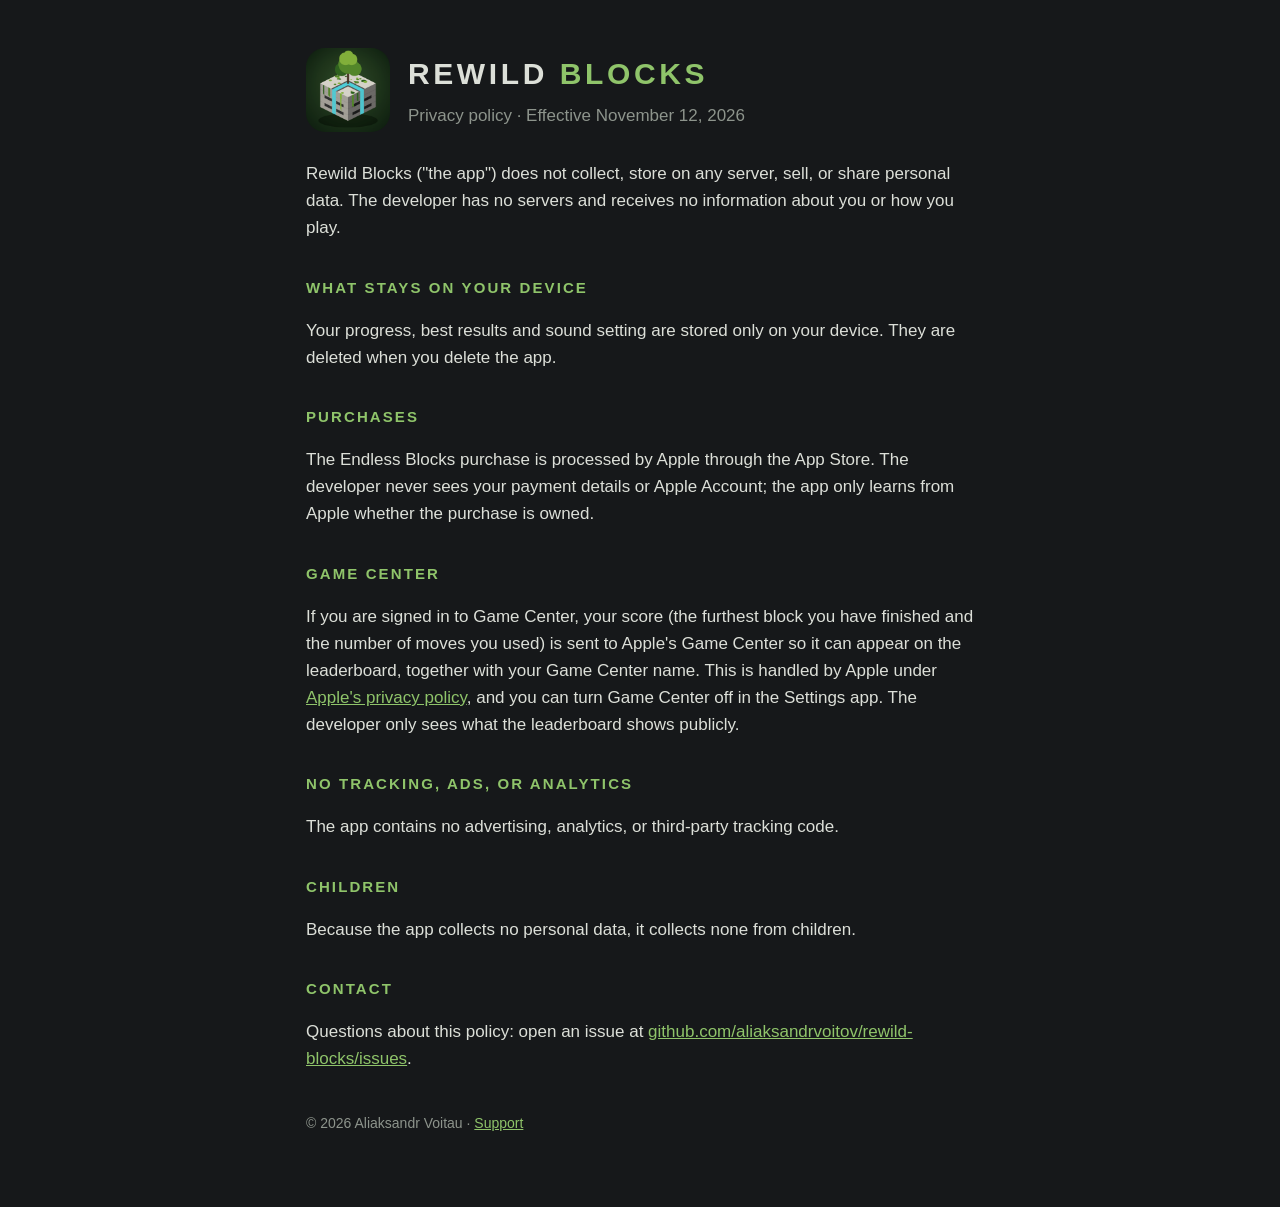
==== privacy.html @ 110fb21b "Support and privacy pages for Rewild Blocks Co-Authored-By: Claude Fable 5.2 <noreply@anthropic.com>" ====
<!doctype html>
<html lang="en"><head><meta charset="utf-8"><meta name="viewport" content="width=device-width, initial-scale=1">
<title>Rewild Blocks — Privacy Policy</title><link rel="stylesheet" href="style.css"></head>
<body><main>
<header><img src="icon.png" alt="Rewild Blocks icon"><div><h1>Rewild <span>Blocks</span></h1><p class="dim">Privacy policy · Effective November 12, 2026</p></div></header>

<p>Rewild Blocks ("the app") does not collect, store on any server, sell, or share personal data. The developer has no servers and receives no information about you or how you play.</p>

<h2>What stays on your device</h2>
<p>Your progress, best results and sound setting are stored only on your device. They are deleted when you delete the app.</p>

<h2>Purchases</h2>
<p>The Endless Blocks purchase is processed by Apple through the App Store. The developer never sees your payment details or Apple Account; the app only learns from Apple whether the purchase is owned.</p>

<h2>Game Center</h2>
<p>If you are signed in to Game Center, your score (the furthest block you have finished and the number of moves you used) is sent to Apple's Game Center so it can appear on the leaderboard, together with your Game Center name. This is handled by Apple under <a href="https://www.apple.com/legal/privacy/">Apple's privacy policy</a>, and you can turn Game Center off in the Settings app. The developer only sees what the leaderboard shows publicly.</p>

<h2>No tracking, ads, or analytics</h2>
<p>The app contains no advertising, analytics, or third-party tracking code.</p>

<h2>Children</h2>
<p>Because the app collects no personal data, it collects none from children.</p>

<h2>Contact</h2>
<p>Questions about this policy: open an issue at <a href="https://github.com/aliaksandrvoitov/rewild-blocks/issues">github.com/aliaksandrvoitov/rewild-blocks/issues</a>.</p>
<footer>© 2026 Aliaksandr Voitau · <a href="index.html">Support</a></footer>
</main></body></html>
---- style.css ----
:root { --bg:#16181a; --panel:#1f2224; --text:#dcdfd8; --dim:#8d948c; --moss:#8fc46a; --line:#34393a; }
* { box-sizing: border-box; }
body { margin:0; background:var(--bg); color:var(--text); font:17px/1.6 -apple-system, BlinkMacSystemFont, "Segoe UI", sans-serif; }
main { max-width: 700px; margin: 0 auto; padding: 48px 16px 72px; }
header { display:flex; gap:18px; align-items:center; margin-bottom: 28px; }
header img { width:84px; height:84px; border-radius:19px; }
h1 { margin:0; font-size: 30px; letter-spacing: .12em; text-transform: uppercase; }
h1 span { color: var(--moss); }
h2 { color: var(--moss); font-size: 15px; letter-spacing: .14em; text-transform: uppercase; margin-top: 34px; }
a { color: var(--moss); }
.dim { color: var(--dim); margin: 4px 0 0; }
section { background: var(--panel); border: 1px solid var(--line); padding: 4px 22px 14px; margin-top: 16px; }
section h2 { margin-top: 18px; }
li { margin: 6px 0; }
footer { color: var(--dim); font-size: 14px; margin-top: 40px; }
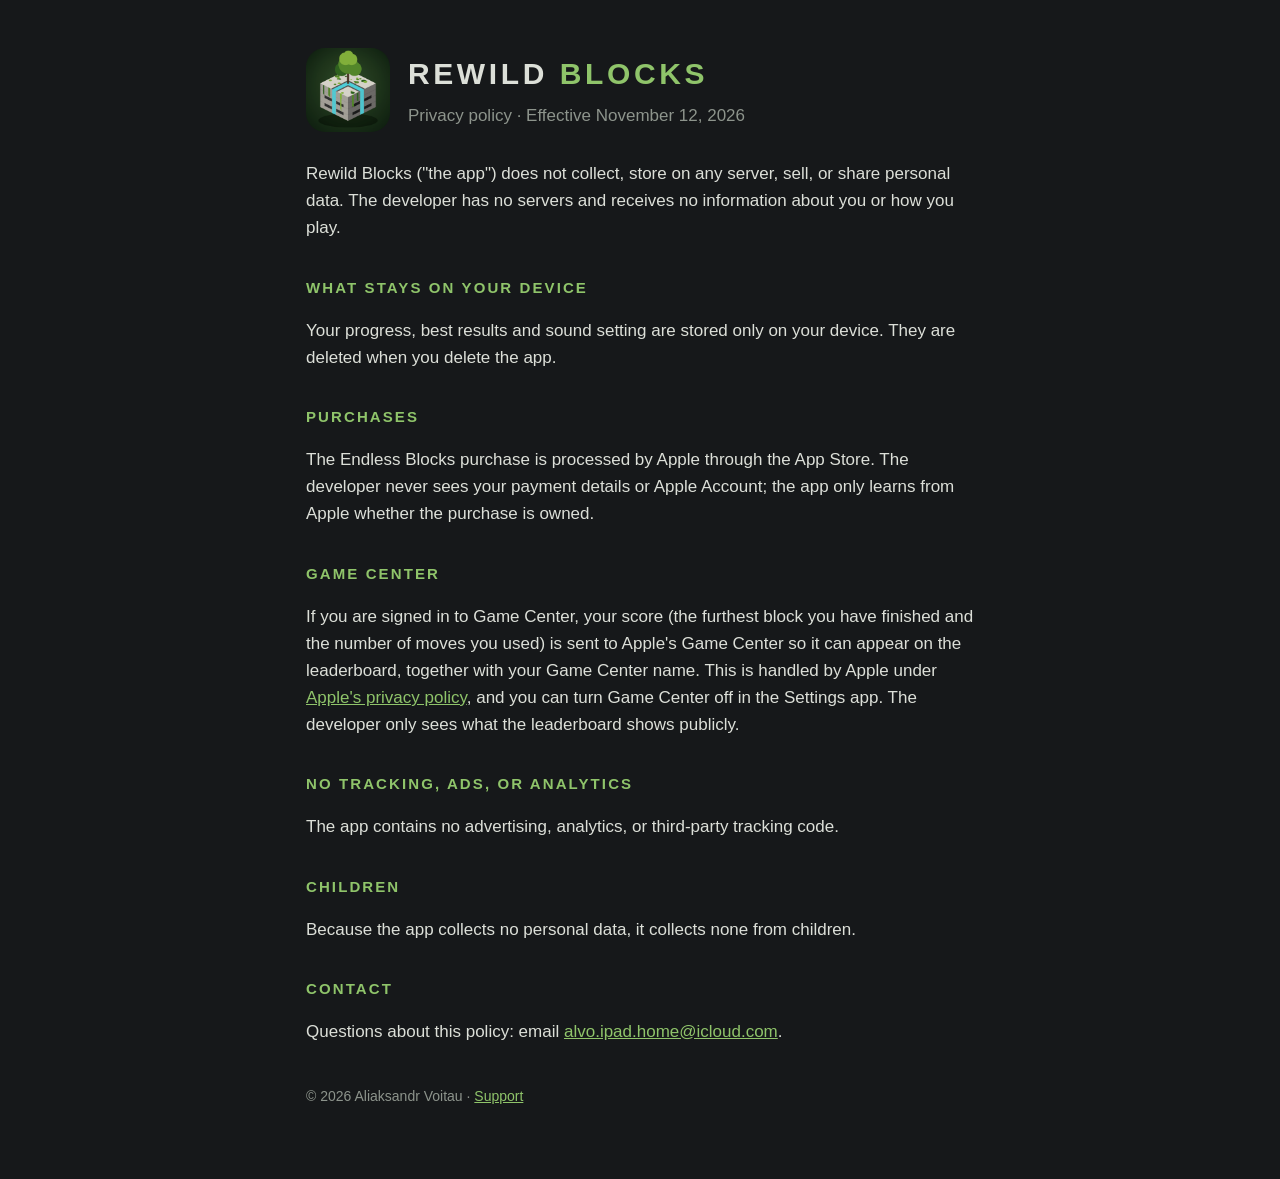
==== commit c355ce5d: "Use email for support contact Co-Authored-By: Claude Fable 5.2 <noreply@anthropic.com>" ====
--- a/privacy.html
+++ b/privacy.html
@@ -22,6 +22,6 @@
 <p>Because the app collects no personal data, it collects none from children.</p>
 
 <h2>Contact</h2>
-<p>Questions about this policy: open an issue at <a href="https://github.com/aliaksandrvoitov/rewild-blocks/issues">github.com/aliaksandrvoitov/rewild-blocks/issues</a>.</p>
+<p>Questions about this policy: email <a href="mailto:alvo.ipad.home@icloud.com">alvo.ipad.home@icloud.com</a>.</p>
 <footer>© 2026 Aliaksandr Voitau · <a href="index.html">Support</a></footer>
 </main></body></html>
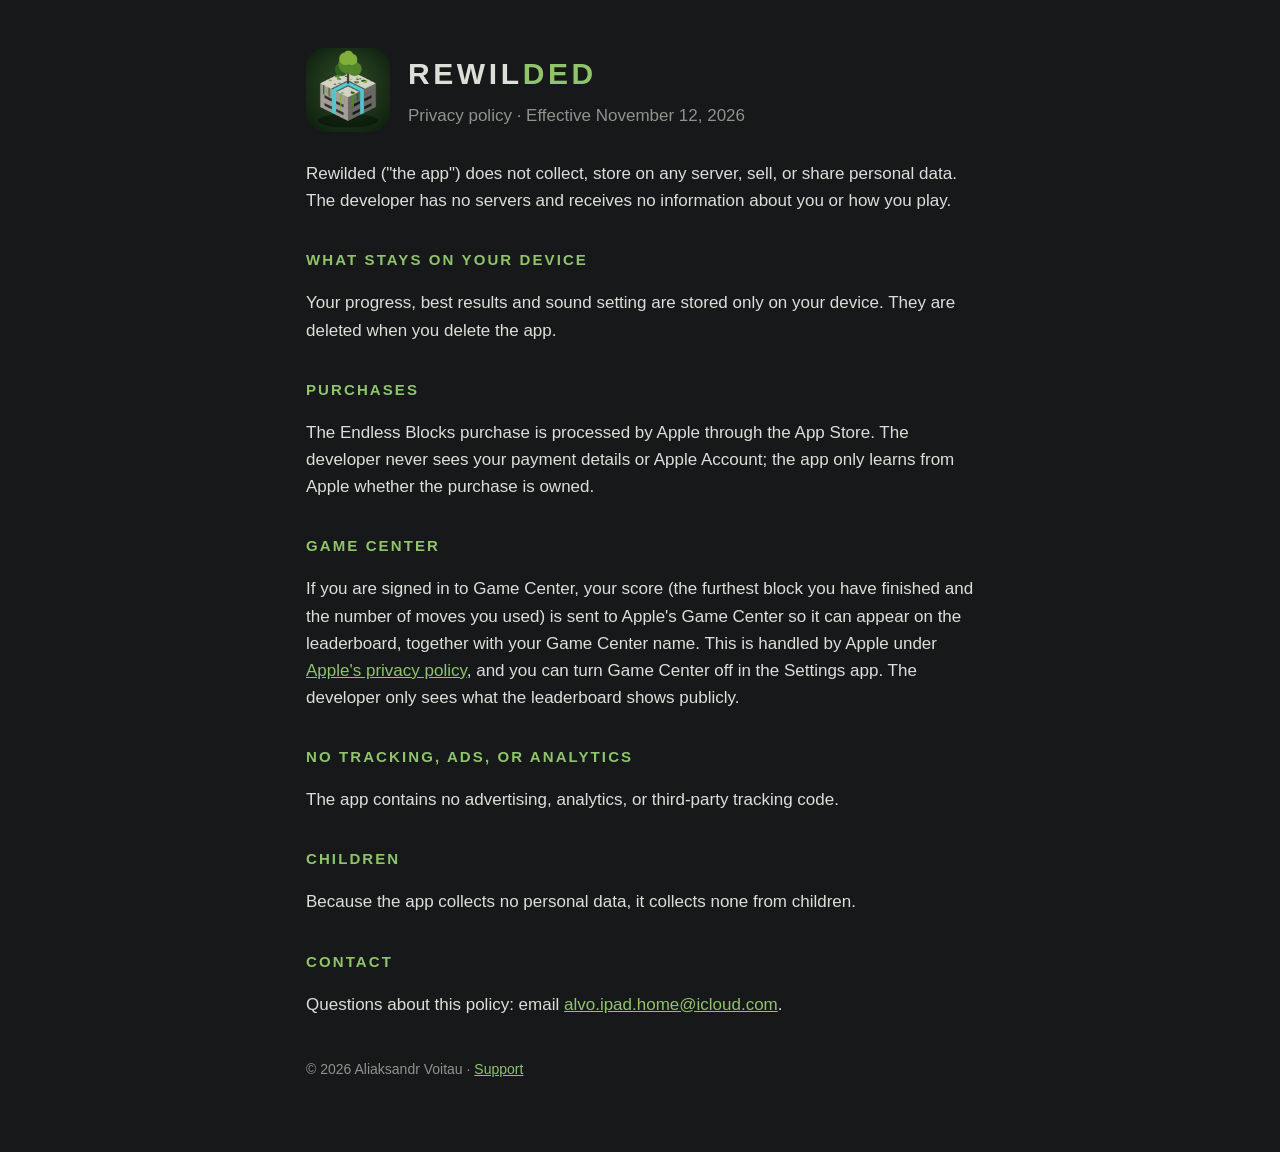
==== commit cf75029b: "Rename to Rewilded Co-Authored-By: Claude Fable 5.2 <noreply@anthropic.com>" ====
--- a/privacy.html
+++ b/privacy.html
@@ -1,10 +1,10 @@
 <!doctype html>
 <html lang="en"><head><meta charset="utf-8"><meta name="viewport" content="width=device-width, initial-scale=1">
-<title>Rewild Blocks — Privacy Policy</title><link rel="stylesheet" href="style.css"></head>
+<title>Rewilded — Privacy Policy</title><link rel="stylesheet" href="style.css"></head>
 <body><main>
-<header><img src="icon.png" alt="Rewild Blocks icon"><div><h1>Rewild <span>Blocks</span></h1><p class="dim">Privacy policy · Effective November 12, 2026</p></div></header>
+<header><img src="icon.png" alt="Rewilded icon"><div><h1>Rewil<span>ded</span></h1><p class="dim">Privacy policy · Effective November 12, 2026</p></div></header>
 
-<p>Rewild Blocks ("the app") does not collect, store on any server, sell, or share personal data. The developer has no servers and receives no information about you or how you play.</p>
+<p>Rewilded ("the app") does not collect, store on any server, sell, or share personal data. The developer has no servers and receives no information about you or how you play.</p>
 
 <h2>What stays on your device</h2>
 <p>Your progress, best results and sound setting are stored only on your device. They are deleted when you delete the app.</p>
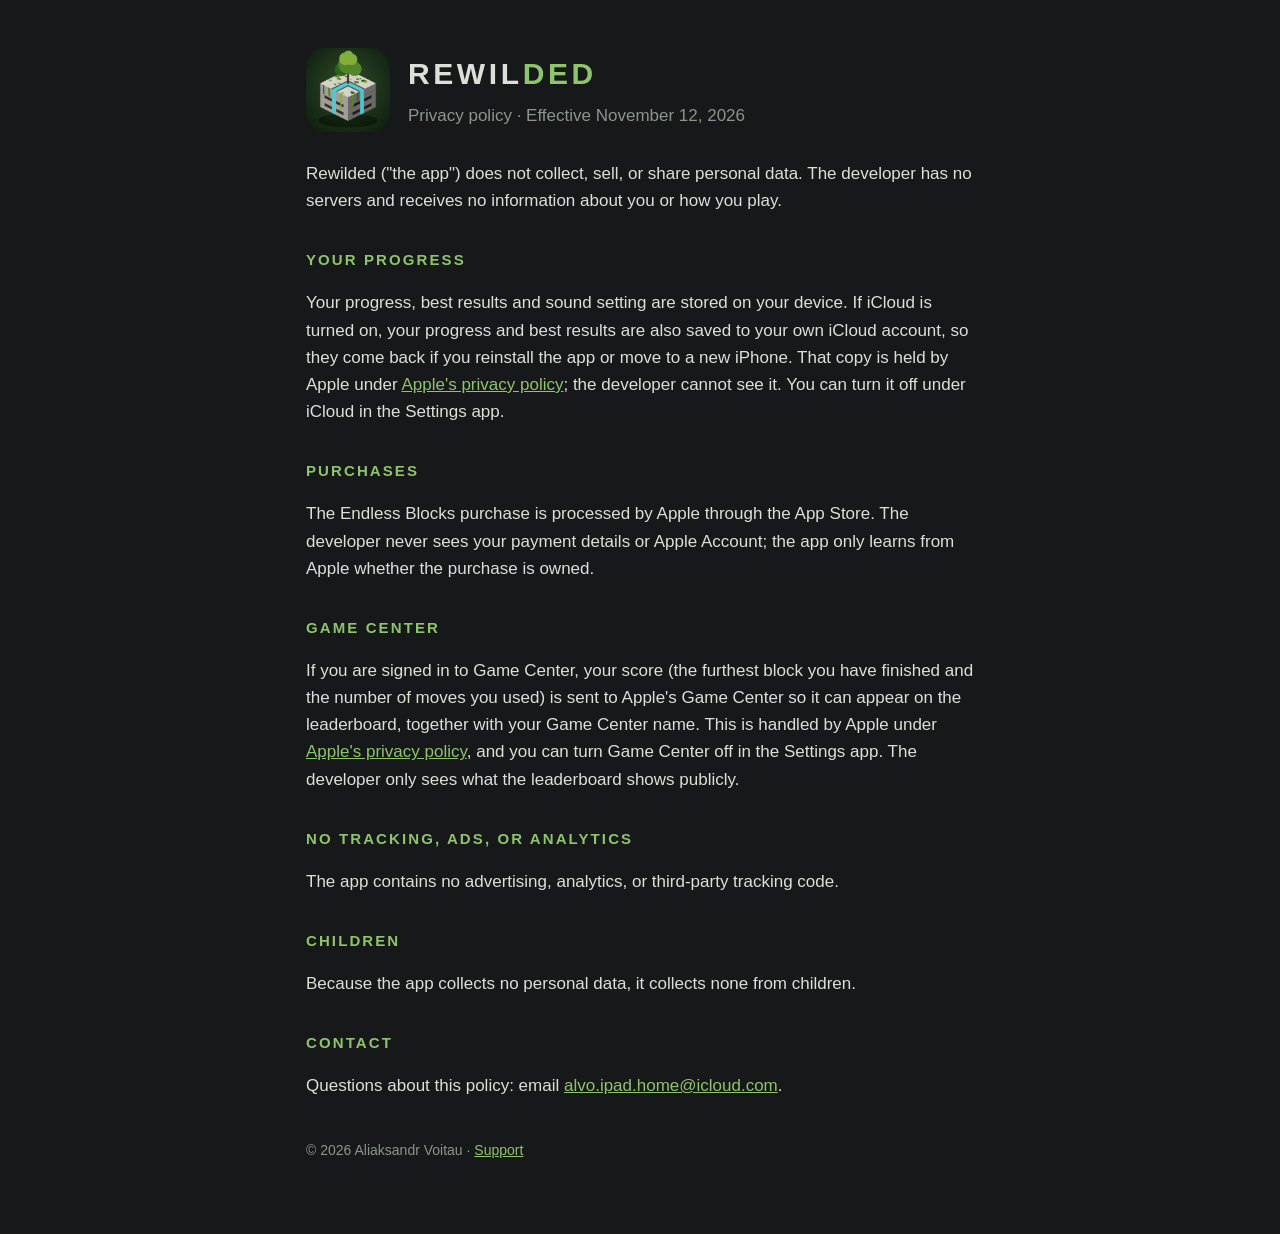
==== commit ba3866f3: "Describe the iCloud progress save in the privacy policy Co-Authored-By: Claude Fable 5.2 <noreply@an" ====
--- a/privacy.html
+++ b/privacy.html
@@ -4,10 +4,10 @@
 <body><main>
 <header><img src="icon.png" alt="Rewilded icon"><div><h1>Rewil<span>ded</span></h1><p class="dim">Privacy policy · Effective November 12, 2026</p></div></header>
 
-<p>Rewilded ("the app") does not collect, store on any server, sell, or share personal data. The developer has no servers and receives no information about you or how you play.</p>
+<p>Rewilded ("the app") does not collect, sell, or share personal data. The developer has no servers and receives no information about you or how you play.</p>
 
-<h2>What stays on your device</h2>
-<p>Your progress, best results and sound setting are stored only on your device. They are deleted when you delete the app.</p>
+<h2>Your progress</h2>
+<p>Your progress, best results and sound setting are stored on your device. If iCloud is turned on, your progress and best results are also saved to your own iCloud account, so they come back if you reinstall the app or move to a new iPhone. That copy is held by Apple under <a href="https://www.apple.com/legal/privacy/">Apple's privacy policy</a>; the developer cannot see it. You can turn it off under iCloud in the Settings app.</p>
 
 <h2>Purchases</h2>
 <p>The Endless Blocks purchase is processed by Apple through the App Store. The developer never sees your payment details or Apple Account; the app only learns from Apple whether the purchase is owned.</p>
